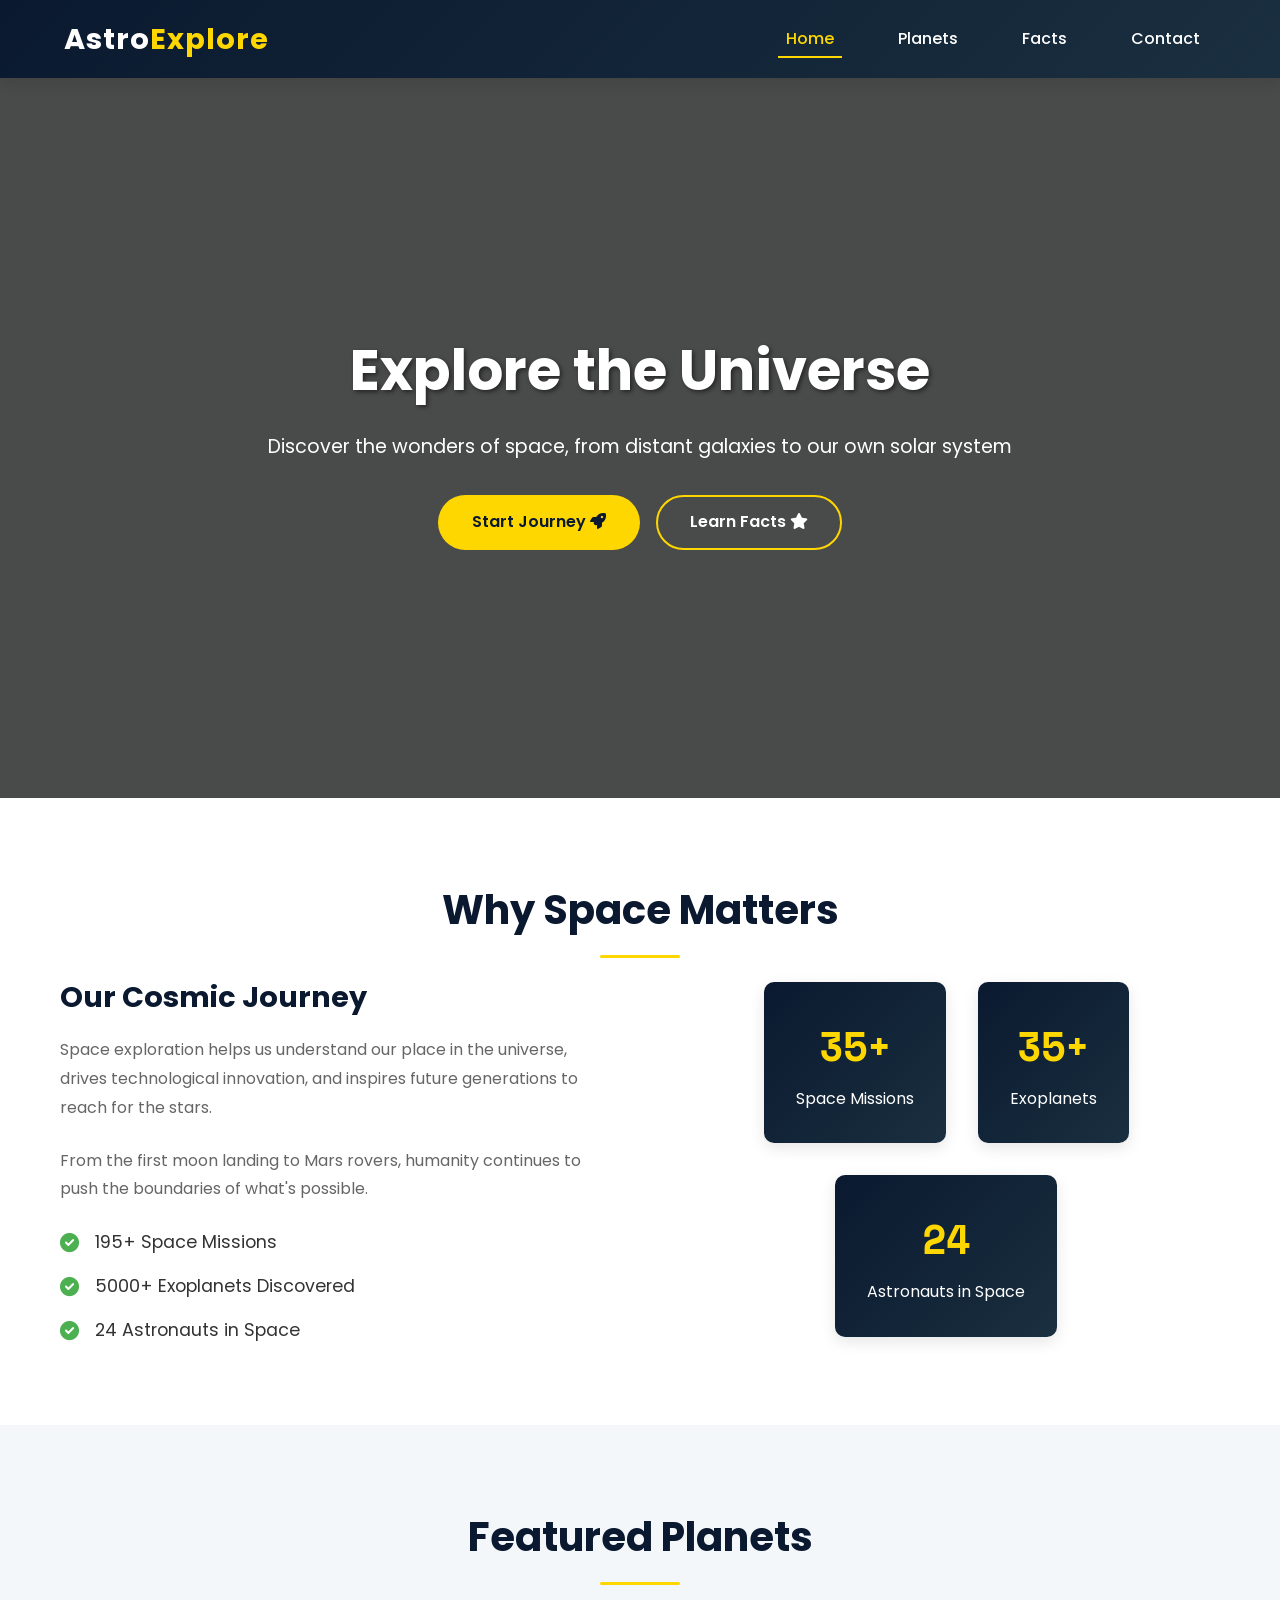
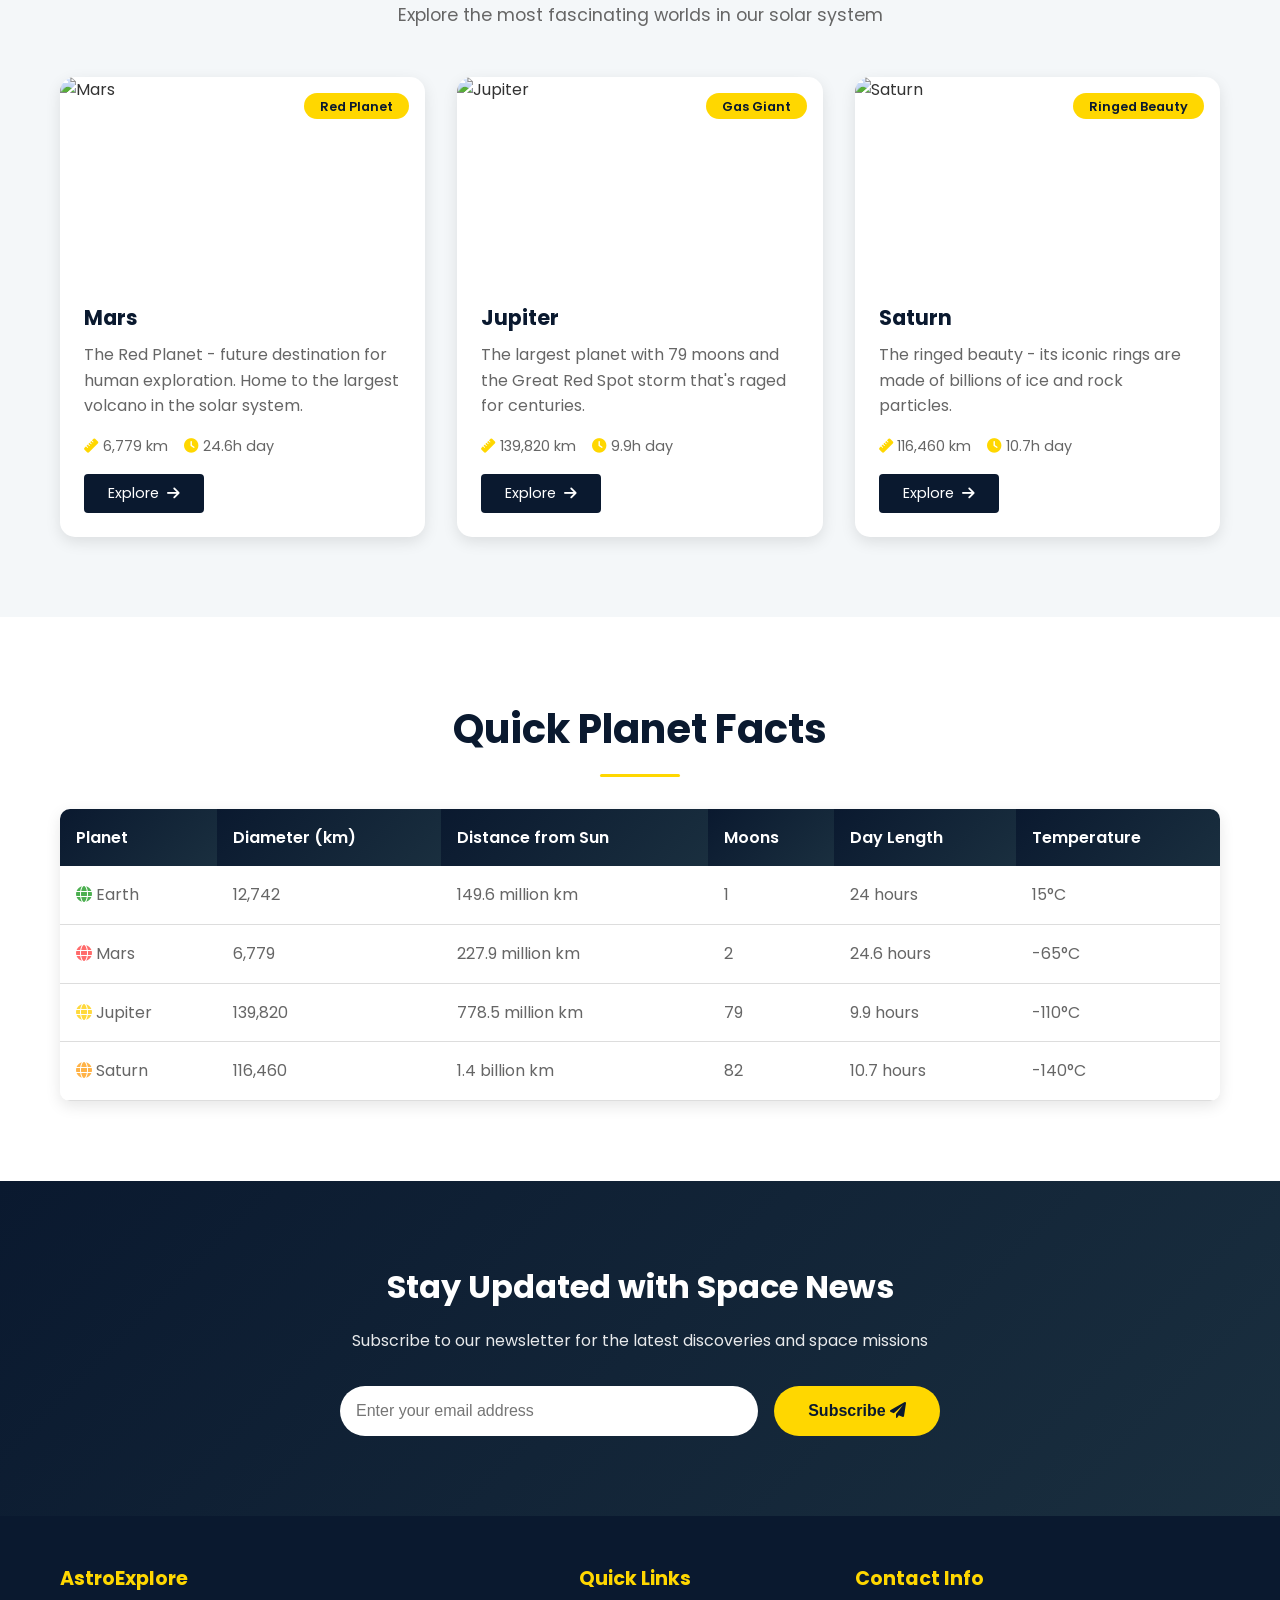
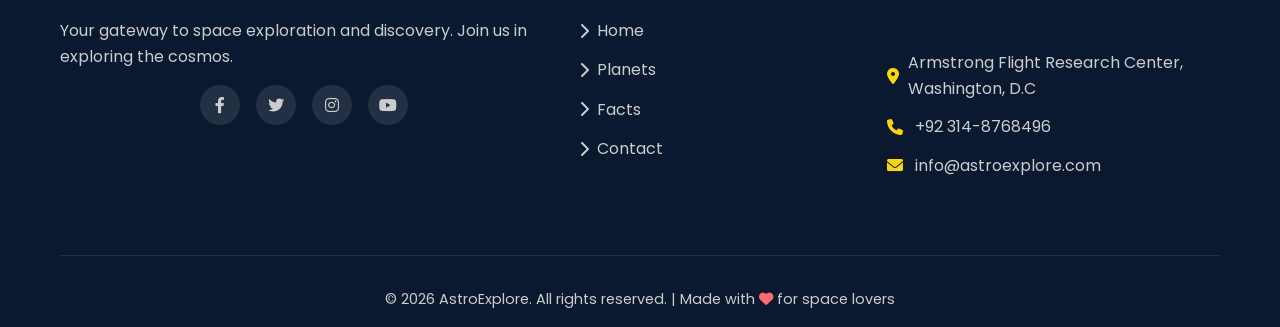
==== index.html @ 9726f6be "Add files via upload" ====
<!DOCTYPE html>
<html lang="en">
<head>
    <meta charset="UTF-8">
    <meta name="viewport" content="width=device-width, initial-scale=1.0">
    <title>AstroExplore - Home | Space Discovery</title>
    <link rel="stylesheet" href="style.css">
    <link rel="icon" href="https://cdn-icons-png.flaticon.com/512/3212/3212608.png">
    <link rel="stylesheet" href="https://cdnjs.cloudflare.com/ajax/libs/font-awesome/6.0.0/css/all.min.css">
</head>
<body>
    <!-- Header -->
    <header>
        <nav class="navbar">
            <div class="logo">
                <a href="index.html">Astro<span>Explore</span></a>
            </div>
            <div class="menu-btn"><i class="fas fa-bars"></i></div>
            <ul class="nav-menu">
                <li><a href="index.html" class="active">Home</a></li>
                <li><a href="planets.html">Planets</a></li>
                <li><a href="facts.html">Facts</a></li>
                <li><a href="contact.html">Contact</a></li>
            </ul>
        </nav>
    </header>

    <!-- Hero Section -->
    <section class="hero">
        <div class="hero-content">
            <h1 class="glitch-text">Explore the Universe</h1>
            <p>Discover the wonders of space, from distant galaxies to our own solar system</p>
            <div class="hero-buttons">
                <a href="planets.html" class="btn">Start Journey <i class="fas fa-rocket"></i></a>
                <a href="facts.html" class="btn btn-outline">Learn Facts <i class="fas fa-star"></i></a>
            </div>
        </div>
        <div class="stars"></div>
    </section>

    <!-- About Section -->
    <section class="about">
        <div class="container">
            <h2 class="section-title">Why Space Matters</h2>
            <div class="about-content">
                <div class="about-text">
                    <h3>Our Cosmic Journey</h3>
                    <p>Space exploration helps us understand our place in the universe, drives technological innovation, and inspires future generations to reach for the stars.</p>
                    <p>From the first moon landing to Mars rovers, humanity continues to push the boundaries of what's possible.</p>
                    <div class="feature-list">
                        <div class="feature-item">
                            <i class="fas fa-check-circle"></i>
                            <span>195+ Space Missions</span>
                        </div>
                        <div class="feature-item">
                            <i class="fas fa-check-circle"></i>
                            <span>5000+ Exoplanets Discovered</span>
                        </div>
                        <div class="feature-item">
                            <i class="fas fa-check-circle"></i>
                            <span>24 Astronauts in Space</span>
                        </div>
                    </div>
                </div>
                <div class="about-stats">
                    <div class="stat-box" data-count="195">
                        <h4><span class="counter">0</span>+</h4>
                        <p>Space Missions</p>
                    </div>
                    <div class="stat-box" data-count="5000">
                        <h4><span class="counter">0</span>+</h4>
                        <p>Exoplanets</p>
                    </div>
                    <div class="stat-box" data-count="24">
                        <h4><span class="counter">0</span></h4>
                        <p>Astronauts in Space</p>
                    </div>
                </div>
            </div>
        </div>
    </section>

    <!-- Featured Planets -->
    <section class="cards-section">
        <div class="container">
            <h2 class="section-title">Featured Planets</h2>
            <p class="section-subtitle">Explore the most fascinating worlds in our solar system</p>
            <div class="cards-container">
                <div class="card" data-planet="mars">
                    <div class="card-image">
                        <img src="https://images-assets.nasa.gov/image/PIA04304/PIA04304~medium.jpg" alt="Mars" loading="lazy">
                        <div class="card-overlay">
                            <span class="planet-tag">Red Planet</span>
                        </div>
                    </div>
                    <div class="card-content">
                        <h3>Mars</h3>
                        <p>The Red Planet - future destination for human exploration. Home to the largest volcano in the solar system.</p>
                        <div class="planet-stats">
                            <span><i class="fas fa-ruler"></i> 6,779 km</span>
                            <span><i class="fas fa-clock"></i> 24.6h day</span>
                        </div>
                        <a href="planets.html#mars" class="btn-small">Explore <i class="fas fa-arrow-right"></i></a>
                    </div>
                </div>
                <div class="card" data-planet="jupiter">
                    <div class="card-image">
                        <img src="https://images-assets.nasa.gov/image/PIA22946/PIA22946~medium.jpg" alt="Jupiter" loading="lazy">
                        <div class="card-overlay">
                            <span class="planet-tag">Gas Giant</span>
                        </div>
                    </div>
                    <div class="card-content">
                        <h3>Jupiter</h3>
                        <p>The largest planet with 79 moons and the Great Red Spot storm that's raged for centuries.</p>
                        <div class="planet-stats">
                            <span><i class="fas fa-ruler"></i> 139,820 km</span>
                            <span><i class="fas fa-clock"></i> 9.9h day</span>
                        </div>
                        <a href="planets.html#jupiter" class="btn-small">Explore <i class="fas fa-arrow-right"></i></a>
                    </div>
                </div>
                <div class="card" data-planet="saturn">
                    <div class="card-image">
                        <img src="https://images-assets.nasa.gov/image/PIA17172/PIA17172~medium.jpg" alt="Saturn" loading="lazy">
                        <div class="card-overlay">
                            <span class="planet-tag">Ringed Beauty</span>
                        </div>
                    </div>
                    <div class="card-content">
                        <h3>Saturn</h3>
                        <p>The ringed beauty - its iconic rings are made of billions of ice and rock particles.</p>
                        <div class="planet-stats">
                            <span><i class="fas fa-ruler"></i> 116,460 km</span>
                            <span><i class="fas fa-clock"></i> 10.7h day</span>
                        </div>
                        <a href="planets.html#saturn" class="btn-small">Explore <i class="fas fa-arrow-right"></i></a>
                    </div>
                </div>
            </div>
        </div>
    </section>

    <!-- Quick Facts Table -->
    <section class="table-section">
        <div class="container">
            <h2 class="section-title">Quick Planet Facts</h2>
            <div class="table-container">
                <table class="planet-table">
                    <thead>
                        <tr>
                            <th>Planet</th>
                            <th>Diameter (km)</th>
                            <th>Distance from Sun</th>
                            <th>Moons</th>
                            <th>Day Length</th>
                            <th>Temperature</th>
                        </tr>
                    </thead>
                    <tbody>
                        <tr>
                            <td><i class="fas fa-globe" style="color: #4CAF50;"></i> Earth</td>
                            <td>12,742</td>
                            <td>149.6 million km</td>
                            <td>1</td>
                            <td>24 hours</td>
                            <td>15°C</td>
                        </tr>
                        <tr>
                            <td><i class="fas fa-globe" style="color: #ff6b6b;"></i> Mars</td>
                            <td>6,779</td>
                            <td>227.9 million km</td>
                            <td>2</td>
                            <td>24.6 hours</td>
                            <td>-65°C</td>
                        </tr>
                        <tr>
                            <td><i class="fas fa-globe" style="color: #ffd93d;"></i> Jupiter</td>
                            <td>139,820</td>
                            <td>778.5 million km</td>
                            <td>79</td>
                            <td>9.9 hours</td>
                            <td>-110°C</td>
                        </tr>
                        <tr>
                            <td><i class="fas fa-globe" style="color: #ffb347;"></i> Saturn</td>
                            <td>116,460</td>
                            <td>1.4 billion km</td>
                            <td>82</td>
                            <td>10.7 hours</td>
                            <td>-140°C</td>
                        </tr>
                    </tbody>
                </table>
            </div>
        </div>
    </section>

    <!-- Newsletter Section -->
    <section class="newsletter-section">
        <div class="container">
            <div class="newsletter-content">
                <h2>Stay Updated with Space News</h2>
                <p>Subscribe to our newsletter for the latest discoveries and space missions</p>
                <form class="newsletter-form" id="newsletterForm">
                    <input type="email" placeholder="Enter your email address" required>
                    <button type="submit" class="btn">Subscribe <i class="fas fa-paper-plane"></i></button>
                </form>
            </div>
        </div>
    </section>

    <!-- Footer -->
    <footer>
        <div class="container">
            <div class="footer-content">
                <div class="footer-section">
                    <h3>AstroExplore</h3>
                    <p>Your gateway to space exploration and discovery. Join us in exploring the cosmos.</p>
                    <div class="social-links">
                        <a href="#"><i class="fab fa-facebook-f"></i></a>
                        <a href="#"><i class="fab fa-twitter"></i></a>
                        <a href="#"><i class="fab fa-instagram"></i></a>
                        <a href="#"><i class="fab fa-youtube"></i></a>
                    </div>
                </div>
                <div class="footer-section">
                    <h3>Quick Links</h3>
                    <ul>
                        <li><a href="index.html"><i class="fas fa-chevron-right"></i> Home</a></li>
                        <li><a href="planets.html"><i class="fas fa-chevron-right"></i> Planets</a></li>
                        <li><a href="facts.html"><i class="fas fa-chevron-right"></i> Facts</a></li>
                        <li><a href="contact.html"><i class="fas fa-chevron-right"></i> Contact</a></li>
                    </ul>
                </div>
                <div class="footer-section">
                    <h3>Contact Info</h3>
                    <ul class="contact-info">
                        <li><i class="fas fa-map-marker-alt"></i> Armstrong Flight Research Center, Washington, D.C</li>
                        <li><i class="fas fa-phone"></i> +92 314-8768496</li>
                        <li><i class="fas fa-envelope"></i> info@astroexplore.com</li>
                    </ul>
                </div>
            </div>
            <div class="footer-bottom">
                <p>&copy; <span class="current-year">2026</span> AstroExplore. All rights reserved. | Made with <i class="fas fa-heart" style="color: #ff6b6b;"></i> for space lovers</p>
            </div>
        </div>
    </footer>

    <!-- Back to Top Button -->
    <button id="backToTop" class="back-to-top" title="Back to Top">
        <i class="fas fa-arrow-up"></i>
    </button>

    <script src="main.js"></script>
</body>
</html>
---- style.css ----
/* ========================================
   SPACE EXPLORATION WEBSITE - ENHANCED VERSION
   ======================================== */

/* Import Google Font */
@import url('https://fonts.googleapis.com/css2?family=Poppins:wght@300;400;500;600;700&family=Space+Mono:wght@400;700&display=swap');

/* Reset and Base Styles */
* {
    margin: 0;
    padding: 0;
    box-sizing: border-box;
}

:root {
    --primary-color: #0a192f;
    --secondary-color: #1a2f3f;
    --accent-color: #ffd700;
    --accent-hover: #ffed4a;
    --text-light: #ffffff;
    --text-dark: #333333;
    --text-muted: #666666;
    --bg-light: #f4f7f9;
    --bg-dark: #0a192f;
    --success: #4CAF50;
    --error: #ff4444;
    --warning: #ffbb33;
    --transition: all 0.3s ease;
    --shadow: 0 5px 15px rgba(0,0,0,0.1);
    --shadow-hover: 0 10px 25px rgba(0,0,0,0.2);
}

body {
    font-family: 'Poppins', sans-serif;
    line-height: 1.6;
    color: var(--text-dark);
    background-color: var(--bg-light);
    overflow-x: hidden;
}

/* Container */
.container {
    max-width: 1200px;
    margin: 0 auto;
    padding: 0 20px;
}

/* ===== HEADER & NAVIGATION ===== */
header {
    background: linear-gradient(135deg, var(--primary-color), var(--secondary-color));
    box-shadow: var(--shadow);
    position: sticky;
    top: 0;
    z-index: 1000;
}

.navbar {
    display: flex;
    justify-content: space-between;
    align-items: center;
    padding: 1rem 5%;
    max-width: 1400px;
    margin: 0 auto;
}

.logo a {
    font-size: 1.8rem;
    font-weight: 700;
    color: var(--text-light);
    text-decoration: none;
    letter-spacing: 1px;
    transition: var(--transition);
}

.logo span {
    color: var(--accent-color);
}

.logo a:hover {
    transform: scale(1.05);
}

.nav-menu {
    display: flex;
    list-style: none;
    gap: 2rem;
}

.nav-menu a {
    color: var(--text-light);
    text-decoration: none;
    font-weight: 500;
    padding: 0.5rem 1rem;
    border-radius: 4px;
    transition: var(--transition);
    position: relative;
}

.nav-menu a::after {
    content: '';
    position: absolute;
    bottom: 0;
    left: 50%;
    transform: translateX(-50%);
    width: 0;
    height: 2px;
    background: var(--accent-color);
    transition: var(--transition);
}

.nav-menu a:hover::after,
.nav-menu a.active::after {
    width: 80%;
}

.nav-menu a:hover,
.nav-menu a.active {
    color: var(--accent-color);
}

/* Mobile menu button */
.menu-btn {
    display: none;
    font-size: 1.5rem;
    color: var(--text-light);
    cursor: pointer;
    z-index: 1001;
}

/* ===== HERO SECTION ===== */
.hero {
    background: linear-gradient(rgba(0, 0, 0, 0.7), rgba(0, 0, 0, 0.7)),
                url('https://images.unsplash.com/photo-1462331940025-496dfbfc7564?w=1600');
    background-size: cover;
    background-position: center;
    background-attachment: fixed;
    min-height: 80vh;
    display: flex;
    align-items: center;
    justify-content: center;
    text-align: center;
    color: var(--text-light);
    position: relative;
    overflow: hidden;
}

.stars {
    position: absolute;
    top: 0;
    left: 0;
    width: 100%;
    height: 100%;
    background: transparent;
    animation: stars 50s linear infinite;
}

.stars::after {
    content: '';
    position: absolute;
    top: 0;
    left: 0;
    width: 100%;
    height: 100%;
    background: transparent;
    box-shadow: 0 0 1000px rgba(255,255,255,0.1);
}

@keyframes stars {
    from { transform: translateY(0); }
    to { transform: translateY(-1000px); }
}

.hero-content {
    max-width: 800px;
    padding: 0 20px;
    z-index: 1;
}

.glitch-text {
    font-size: 3.5rem;
    margin-bottom: 1rem;
    animation: fadeInUp 1s ease;
    text-shadow: 2px 2px 4px rgba(0,0,0,0.5);
}

.hero-content p {
    font-size: 1.2rem;
    margin-bottom: 2rem;
    opacity: 0.9;
    animation: fadeInUp 1s ease 0.2s both;
}

.hero-buttons {
    display: flex;
    gap: 1rem;
    justify-content: center;
    flex-wrap: wrap;
    animation: fadeInUp 1s ease 0.4s both;
}

/* ===== BUTTONS ===== */
.btn {
    display: inline-block;
    padding: 0.8rem 2rem;
    background-color: var(--accent-color);
    color: var(--primary-color);
    text-decoration: none;
    border-radius: 50px;
    font-weight: 600;
    transition: var(--transition);
    border: none;
    cursor: pointer;
    font-size: 1rem;
    border: 2px solid transparent;
}

.btn:hover {
    background-color: var(--text-light);
    transform: translateY(-3px);
    box-shadow: var(--shadow-hover);
}

.btn-outline {
    background-color: transparent;
    border: 2px solid var(--accent-color);
    color: var(--text-light);
}

.btn-outline:hover {
    background-color: var(--accent-color);
    color: var(--primary-color);
}

.btn-block {
    width: 100%;
}

.btn-small {
    padding: 0.5rem 1.5rem;
    font-size: 0.9rem;
    background-color: var(--primary-color);
    color: var(--text-light);
    text-decoration: none;
    border-radius: 4px;
    display: inline-flex;
    align-items: center;
    gap: 0.5rem;
    transition: var(--transition);
    border: none;
    cursor: pointer;
}

.btn-small:hover {
    background-color: var(--secondary-color);
    transform: translateX(5px);
}

/* ===== SECTIONS ===== */
section {
    padding: 5rem 0;
}

.section-title {
    text-align: center;
    font-size: 2.5rem;
    color: var(--primary-color);
    margin-bottom: 1rem;
    position: relative;
    padding-bottom: 1rem;
}

.section-title::after {
    content: '';
    position: absolute;
    bottom: 0;
    left: 50%;
    transform: translateX(-50%);
    width: 80px;
    height: 3px;
    background: var(--accent-color);
    border-radius: 2px;
}

.section-subtitle {
    text-align: center;
    color: var(--text-muted);
    margin-bottom: 3rem;
    font-size: 1.1rem;
}

/* ===== ABOUT SECTION ===== */
.about {
    background-color: var(--text-light);
}

.about-content {
    display: flex;
    gap: 4rem;
    align-items: center;
    flex-wrap: wrap;
}

.about-text {
    flex: 1;
    min-width: 300px;
}

.about-text h3 {
    font-size: 1.8rem;
    color: var(--primary-color);
    margin-bottom: 1rem;
}

.about-text p {
    color: var(--text-muted);
    margin-bottom: 1.5rem;
    line-height: 1.8;
}

.feature-list {
    display: flex;
    flex-direction: column;
    gap: 1rem;
}

.feature-item {
    display: flex;
    align-items: center;
    gap: 1rem;
    font-size: 1.1rem;
}

.feature-item i {
    color: var(--success);
    font-size: 1.2rem;
}

.about-stats {
    flex: 1;
    min-width: 300px;
    display: flex;
    gap: 2rem;
    justify-content: center;
    flex-wrap: wrap;
}

.stat-box {
    background: linear-gradient(135deg, var(--primary-color), var(--secondary-color));
    color: var(--text-light);
    padding: 2rem;
    border-radius: 10px;
    text-align: center;
    min-width: 150px;
    box-shadow: var(--shadow);
    transition: var(--transition);
}

.stat-box:hover {
    transform: translateY(-10px);
    box-shadow: var(--shadow-hover);
}

.stat-box h4 {
    font-size: 2.5rem;
    color: var(--accent-color);
    margin-bottom: 0.5rem;
    font-family: 'Space Mono', monospace;
}

/* ===== CARDS SECTION ===== */
.cards-section {
    background-color: var(--bg-light);
}

.cards-container {
    display: grid;
    grid-template-columns: repeat(auto-fit, minmax(320px, 1fr));
    gap: 2rem;
    margin-top: 2rem;
}

.card {
    background: var(--text-light);
    border-radius: 15px;
    overflow: hidden;
    box-shadow: var(--shadow);
    transition: var(--transition);
    position: relative;
}

.card:hover {
    transform: translateY(-15px);
    box-shadow: var(--shadow-hover);
}

.card-image {
    height: 200px;
    overflow: hidden;
    position: relative;
}

.card-image img {
    width: 100%;
    height: 100%;
    object-fit: cover;
    transition: transform 0.5s;
}

.card:hover .card-image img {
    transform: scale(1.1);
}

.card-overlay {
    position: absolute;
    top: 1rem;
    right: 1rem;
}

.planet-tag {
    background: var(--accent-color);
    color: var(--primary-color);
    padding: 0.3rem 1rem;
    border-radius: 20px;
    font-size: 0.8rem;
    font-weight: 600;
}

.planet-badge {
    position: absolute;
    top: 1rem;
    left: 1rem;
    background: rgba(255, 215, 0, 0.9);
    color: var(--primary-color);
    padding: 0.3rem 1rem;
    border-radius: 20px;
    font-size: 0.8rem;
    font-weight: 600;
}

.card-content {
    padding: 1.5rem;
}

.card-content h3 {
    color: var(--primary-color);
    margin-bottom: 0.5rem;
    font-size: 1.3rem;
}

.card-content p {
    color: var(--text-muted);
    margin-bottom: 1rem;
    line-height: 1.6;
}

.planet-stats, .planet-details {
    display: flex;
    gap: 1rem;
    margin: 1rem 0;
    flex-wrap: wrap;
}

.planet-stats span, .detail-item {
    display: flex;
    align-items: center;
    gap: 0.3rem;
    font-size: 0.9rem;
    color: var(--text-muted);
}

.planet-stats i, .detail-item i {
    color: var(--accent-color);
}

/* Filter Buttons */
.filter-section {
    padding: 2rem 0 0;
}

.filter-buttons {
    display: flex;
    justify-content: center;
    gap: 1rem;
    flex-wrap: wrap;
}

.filter-btn {
    padding: 0.8rem 1.5rem;
    border: 2px solid var(--primary-color);
    background: transparent;
    color: var(--primary-color);
    border-radius: 30px;
    cursor: pointer;
    font-weight: 600;
    transition: var(--transition);
}

.filter-btn:hover,
.filter-btn.active {
    background: var(--primary-color);
    color: var(--text-light);
}

/* ===== TABLE SECTION ===== */
.table-section {
    background-color: var(--text-light);
}

.table-container {
    overflow-x: auto;
    margin-top: 2rem;
    border-radius: 10px;
    box-shadow: var(--shadow);
}

.planet-table {
    width: 100%;
    border-collapse: collapse;
    background: var(--text-light);
}

.planet-table th {
    background: linear-gradient(135deg, var(--primary-color), var(--secondary-color));
    color: var(--text-light);
    padding: 1rem;
    text-align: left;
    font-weight: 600;
}

.planet-table td {
    padding: 1rem;
    border-bottom: 1px solid #ddd;
    color: var(--text-muted);
}

.planet-table tr:hover {
    background-color: #f5f5f5;
}

/* ===== FACTS SECTION ===== */
.facts-grid {
    display: grid;
    grid-template-columns: repeat(auto-fit, minmax(300px, 1fr));
    gap: 2rem;
    margin-top: 2rem;
}

.fact-card {
    background: var(--text-light);
    padding: 2rem;
    border-radius: 15px;
    box-shadow: var(--shadow);
    transition: var(--transition);
    position: relative;
    overflow: hidden;
}

.fact-card::before {
    content: '';
    position: absolute;
    top: 0;
    left: 0;
    width: 100%;
    height: 5px;
    background: linear-gradient(90deg, var(--accent-color), var(--primary-color));
    transform: scaleX(0);
    transition: var(--transition);
    transform-origin: left;
}

.fact-card:hover::before {
    transform: scaleX(1);
}

.fact-card:hover {
    transform: translateY(-10px);
    box-shadow: var(--shadow-hover);
}

.fact-icon {
    font-size: 2.5rem;
    color: var(--accent-color);
    margin-bottom: 1rem;
}

.fact-card h3 {
    color: var(--primary-color);
    font-size: 1.5rem;
    margin-bottom: 1rem;
}

.fact-card p {
    color: var(--text-muted);
    line-height: 1.8;
    margin-bottom: 1rem;
}

.fact-tag {
    display: inline-block;
    background: rgba(255, 215, 0, 0.1);
    color: var(--accent-color);
    padding: 0.3rem 1rem;
    border-radius: 20px;
    font-size: 0.8rem;
    font-weight: 600;
}

/* Facts Counter */
.facts-counter {
    background: linear-gradient(135deg, var(--primary-color), var(--secondary-color));
    padding: 3rem 0;
}

.counter-box {
    display: flex;
    justify-content: space-around;
    align-items: center;
    flex-wrap: wrap;
    gap: 2rem;
}

.counter-item {
    text-align: center;
    color: var(--text-light);
}

.counter-number {
    font-size: 3rem;
    font-weight: 700;
    font-family: 'Space Mono', monospace;
    color: var(--accent-color);
    display: block;
    line-height: 1;
}

.counter-label {
    font-size: 1rem;
    opacity: 0.9;
}

/* Did You Know Section */
.did-you-know {
    background: linear-gradient(rgba(10, 25, 47, 0.9), rgba(26, 47, 63, 0.9)),
                url('https://images.unsplash.com/photo-1444703686981-a3abbc4d4fe3?w=1600');
    background-size: cover;
    background-attachment: fixed;
    color: var(--text-light);
}

.did-you-know-content {
    text-align: center;
    max-width: 600px;
    margin: 0 auto;
}

.did-you-know-content h2 {
    font-size: 2rem;
    margin-bottom: 2rem;
}

.did-you-know-content h2 i {
    color: var(--accent-color);
    margin-right: 0.5rem;
}

.fact-rotator {
    min-height: 100px;
    position: relative;
}

.fact-slide {
    position: absolute;
    top: 0;
    left: 0;
    width: 100%;
    opacity: 0;
    transform: translateY(20px);
    transition: all 0.5s ease;
    pointer-events: none;
}

.fact-slide.active {
    opacity: 1;
    transform: translateY(0);
    position: relative;
    pointer-events: auto;
}

/* ===== CONTACT PAGE ===== */
.contact-section {
    background: linear-gradient(135deg, #f5f7fa 0%, #c3cfe2 100%);
}

.contact-grid {
    display: grid;
    grid-template-columns: 1fr 1fr;
    gap: 3rem;
}

.contact-form-container {
    background: var(--text-light);
    padding: 2.5rem;
    border-radius: 15px;
    box-shadow: var(--shadow);
}

.contact-form-container h2 {
    color: var(--primary-color);
    margin-bottom: 2rem;
    display: flex;
    align-items: center;
    gap: 0.5rem;
}

.form-group {
    margin-bottom: 1.5rem;
    position: relative;
}

.form-group label {
    display: block;
    margin-bottom: 0.5rem;
    color: var(--text-dark);
    font-weight: 500;
}

.form-group input,
.form-group select,
.form-group textarea {
    width: 100%;
    padding: 0.8rem 1rem 0.8rem 2.5rem;
    border: 2px solid #e0e0e0;
    border-radius: 8px;
    font-size: 1rem;
    font-family: inherit;
    transition: var(--transition);
}

.form-group textarea {
    height: 120px;
    resize: vertical;
    padding-left: 1rem;
}

.form-group input:focus,
.form-group select:focus,
.form-group textarea:focus {
    outline: none;
    border-color: var(--accent-color);
    box-shadow: 0 0 0 3px rgba(255, 215, 0, 0.1);
}

.input-icon {
    position: absolute;
    left: 1rem;
    top: 2.7rem;
    color: var(--text-muted);
    font-size: 1rem;
}

.checkbox-group {
    display: flex;
    align-items: center;
    gap: 0.5rem;
    margin: 1rem 0;
}

.checkbox-group input {
    width: auto;
}

.checkbox-group label {
    color: var(--text-dark);
    font-size: 0.9rem;
}

/* Contact Info Cards */
.contact-info {
    padding: 2rem;
}

.contact-info h2 {
    color: var(--primary-color);
    margin-bottom: 2rem;
}

.info-cards {
    display: grid;
    gap: 1.5rem;
}

.info-card {
    display: flex;
    gap: 1.5rem;
    padding: 1.5rem;
    background: var(--text-light);
    border-radius: 10px;
    box-shadow: var(--shadow);
    transition: var(--transition);
}

.info-card:hover {
    transform: translateX(10px);
    box-shadow: var(--shadow-hover);
}

.info-icon {
    width: 50px;
    height: 50px;
    background: var(--accent-color);
    border-radius: 50%;
    display: flex;
    align-items: center;
    justify-content: center;
    font-size: 1.2rem;
    color: var(--primary-color);
}

.info-content h3 {
    color: var(--primary-color);
    margin-bottom: 0.5rem;
}

.info-content p {
    color: var(--text-muted);
    margin-bottom: 0.3rem;
}

.info-content a {
    color: var(--text-muted);
    text-decoration: none;
    transition: var(--transition);
}

.info-content a:hover {
    color: var(--accent-color);
}

/* Contact Social */
.contact-social {
    margin-top: 2rem;
    text-align: center;
}

.contact-social h3 {
    color: var(--primary-color);
    margin-bottom: 1rem;
}

.social-links {
    display: flex;
    gap: 1rem;
    justify-content: center;
    flex-wrap: wrap;
}

.social-link {
    width: 45px;
    height: 45px;
    background: var(--text-light);
    border-radius: 50%;
    display: flex;
    align-items: center;
    justify-content: center;
    color: var(--primary-color);
    font-size: 1.2rem;
    transition: var(--transition);
    box-shadow: var(--shadow);
}

.social-link:hover {
    transform: translateY(-5px);
    background: var(--accent-color);
}

/* Map Section */
.map-section {
    padding: 3rem 0;
}

.map-container {
    border-radius: 15px;
    overflow: hidden;
    box-shadow: var(--shadow);
}

/* ===== NEWSLETTER SECTION ===== */
.newsletter-section {
    background: linear-gradient(135deg, var(--primary-color), var(--secondary-color));
    color: var(--text-light);
}

.newsletter-content {
    text-align: center;
    max-width: 600px;
    margin: 0 auto;
}

.newsletter-content h2 {
    font-size: 2rem;
    margin-bottom: 1rem;
}

.newsletter-content p {
    margin-bottom: 2rem;
    opacity: 0.9;
}

.newsletter-form {
    display: flex;
    gap: 1rem;
    flex-wrap: wrap;
    justify-content: center;
}

.newsletter-form input {
    flex: 1;
    min-width: 250px;
    padding: 1rem;
    border: none;
    border-radius: 50px;
    font-size: 1rem;
}

.newsletter-form input:focus {
    outline: 2px solid var(--accent-color);
}

/* ===== PAGE HEADER ===== */
.page-header {
    background: linear-gradient(135deg, var(--primary-color), var(--secondary-color));
    color: var(--text-light);
    text-align: center;
    padding: 4rem 1rem;
    position: relative;
    overflow: hidden;
}

.page-header::before {
    content: '';
    position: absolute;
    top: 0;
    left: 0;
    right: 0;
    bottom: 0;
    background: url('https://images.unsplash.com/photo-1462331940025-496dfbfc7564?w=1600') center/cover;
    opacity: 0.1;
    pointer-events: none;
}

.page-header h1 {
    font-size: 2.5rem;
    margin-bottom: 1rem;
    position: relative;
}

.page-header p {
    font-size: 1.1rem;
    opacity: 0.9;
    max-width: 600px;
    margin: 0 auto;
    position: relative;
}

/* ===== FOOTER ===== */
footer {
    background-color: var(--primary-color);
    color: var(--text-light);
    padding: 3rem 0 1rem;
}

.footer-content {
    display: grid;
    grid-template-columns: 2fr 1fr 1.5fr;
    gap: 2rem;
    margin-bottom: 2rem;
}

.footer-section h3 {
    color: var(--accent-color);
    margin-bottom: 1.5rem;
    font-size: 1.2rem;
}

.footer-section p {
    color: #ccc;
    line-height: 1.6;
    margin-bottom: 1rem;
}

.footer-section ul {
    list-style: none;
}

.footer-section ul li {
    margin-bottom: 0.8rem;
}

.footer-section a {
    color: #ccc;
    text-decoration: none;
    transition: var(--transition);
    display: inline-flex;
    align-items: center;
    gap: 0.5rem;
}

.footer-section a:hover {
    color: var(--accent-color);
    transform: translateX(5px);
}

.contact-info li {
    display: flex;
    align-items: center;
    gap: 0.5rem;
    color: #ccc;
}

.contact-info i {
    color: var(--accent-color);
    width: 20px;
}

.social-links {
    display: flex;
    gap: 1rem;
    margin-top: 1rem;
}

.social-links a {
    display: inline-flex;
    align-items: center;
    justify-content: center;
    width: 40px;
    height: 40px;
    background: rgba(255, 255, 255, 0.1);
    border-radius: 50%;
    transition: var(--transition);
}

.social-links a:hover {
    background: var(--accent-color);
    transform: translateY(-3px);
}

.social-links a:hover i {
    color: var(--primary-color);
}

.footer-bottom {
    text-align: center;
    padding-top: 2rem;
    border-top: 1px solid rgba(255, 255, 255, 0.1);
    color: #ccc;
    font-size: 0.9rem;
}

.footer-bottom i {
    color: #ff6b6b;
    animation: heartbeat 1.5s ease infinite;
}

@keyframes heartbeat {
    0%, 100% { transform: scale(1); }
    50% { transform: scale(1.1); }
}

/* ===== BACK TO TOP BUTTON ===== */
.back-to-top {
    position: fixed;
    bottom: 30px;
    right: 30px;
    width: 50px;
    height: 50px;
    background: var(--accent-color);
    color: var(--primary-color);
    border: none;
    border-radius: 50%;
    cursor: pointer;
    display: none;
    align-items: center;
    justify-content: center;
    font-size: 1.2rem;
    box-shadow: var(--shadow);
    transition: var(--transition);
    z-index: 99;
}

.back-to-top:hover {
    transform: translateY(-5px);
    box-shadow: var(--shadow-hover);
    background: var(--text-light);
}

.back-to-top.show {
    display: flex;
}

/* ===== ANIMATIONS ===== */
@keyframes fadeInUp {
    from {
        opacity: 0;
        transform: translateY(30px);
    }
    to {
        opacity: 1;
        transform: translateY(0);
    }
}

@keyframes float {
    0%, 100% { transform: translateY(0); }
    50% { transform: translateY(-10px); }
}

/* ===== LOADING SPINNER ===== */
.loading-spinner {
    display: inline-block;
    width: 30px;
    height: 30px;
    border: 3px solid rgba(255,215,0,0.3);
    border-radius: 50%;
    border-top-color: var(--accent-color);
    animation: spin 1s ease-in-out infinite;
}

@keyframes spin {
    to { transform: rotate(360deg); }
}

/* ===== SUCCESS MESSAGE ===== */
.success-message {
    background: linear-gradient(135deg, var(--success), #45a049);
    color: var(--text-light);
    padding: 1rem;
    border-radius: 8px;
    margin-top: 1rem;
    text-align: center;
    animation: slideIn 0.5s ease;
}

@keyframes slideIn {
    from {
        opacity: 0;
        transform: translateY(-20px);
    }
    to {
        opacity: 1;
        transform: translateY(0);
    }
}

/* ===== RESPONSIVE DESIGN ===== */
@media (max-width: 1024px) {
    .footer-content {
        grid-template-columns: repeat(2, 1fr);
    }
}

@media (max-width: 768px) {
    .menu-btn {
        display: block;
    }
    
    .nav-menu {
        display: none;
        position: absolute;
        top: 100%;
        left: 0;
        right: 0;
        background: var(--primary-color);
        flex-direction: column;
        padding: 1rem;
        gap: 0.5rem;
        border-top: 1px solid rgba(255,215,0,0.3);
        box-shadow: var(--shadow);
    }
    
    .nav-menu.active {
        display: flex;
        animation: slideDown 0.3s ease;
    }
    
    @keyframes slideDown {
        from {
            opacity: 0;
            transform: translateY(-10px);
        }
        to {
            opacity: 1;
            transform: translateY(0);
        }
    }
    
    .hero-content h1 {
        font-size: 2.2rem;
    }
    
    .hero-content p {
        font-size: 1rem;
    }
    
    .section-title {
        font-size: 2rem;
    }
    
    .about-content {
        flex-direction: column;
        text-align: center;
    }
    
    .feature-item {
        justify-content: center;
    }
    
    .stat-box {
        min-width: 120px;
        padding: 1.5rem;
    }
    
    .stat-box h4 {
        font-size: 1.8rem;
    }
    
    .page-header h1 {
        font-size: 2rem;
    }
    
    .contact-grid {
        grid-template-columns: 1fr;
    }
    
    .footer-content {
        grid-template-columns: 1fr;
        text-align: center;
    }
    
    .footer-section a {
        justify-content: center;
    }
    
    .contact-info li {
        justify-content: center;
    }
    
    .social-links {
        justify-content: center;
    }
    
    .back-to-top {
        bottom: 20px;
        right: 20px;
        width: 40px;
        height: 40px;
        font-size: 1rem;
    }
}

@media (max-width: 480px) {
    .hero-content h1 {
        font-size: 1.8rem;
    }
    
    .hero {
        min-height: 70vh;
    }
    
    .section-title {
        font-size: 1.8rem;
    }
    
    .hero-buttons {
        flex-direction: column;
    }
    
    .btn {
        width: 100%;
    }
    
    .stat-box {
        min-width: 100%;
    }
    
    .card {
        max-width: 350px;
        margin: 0 auto;
    }
    
    .counter-number {
        font-size: 2rem;
    }
    
    .filter-buttons {
        flex-direction: column;
        align-items: center;
    }
    
    .filter-btn {
        width: 100%;
        max-width: 250px;
    }
    
    .newsletter-form {
        flex-direction: column;
    }
    
    .newsletter-form input,
    .newsletter-form button {
        width: 100%;
    }
}
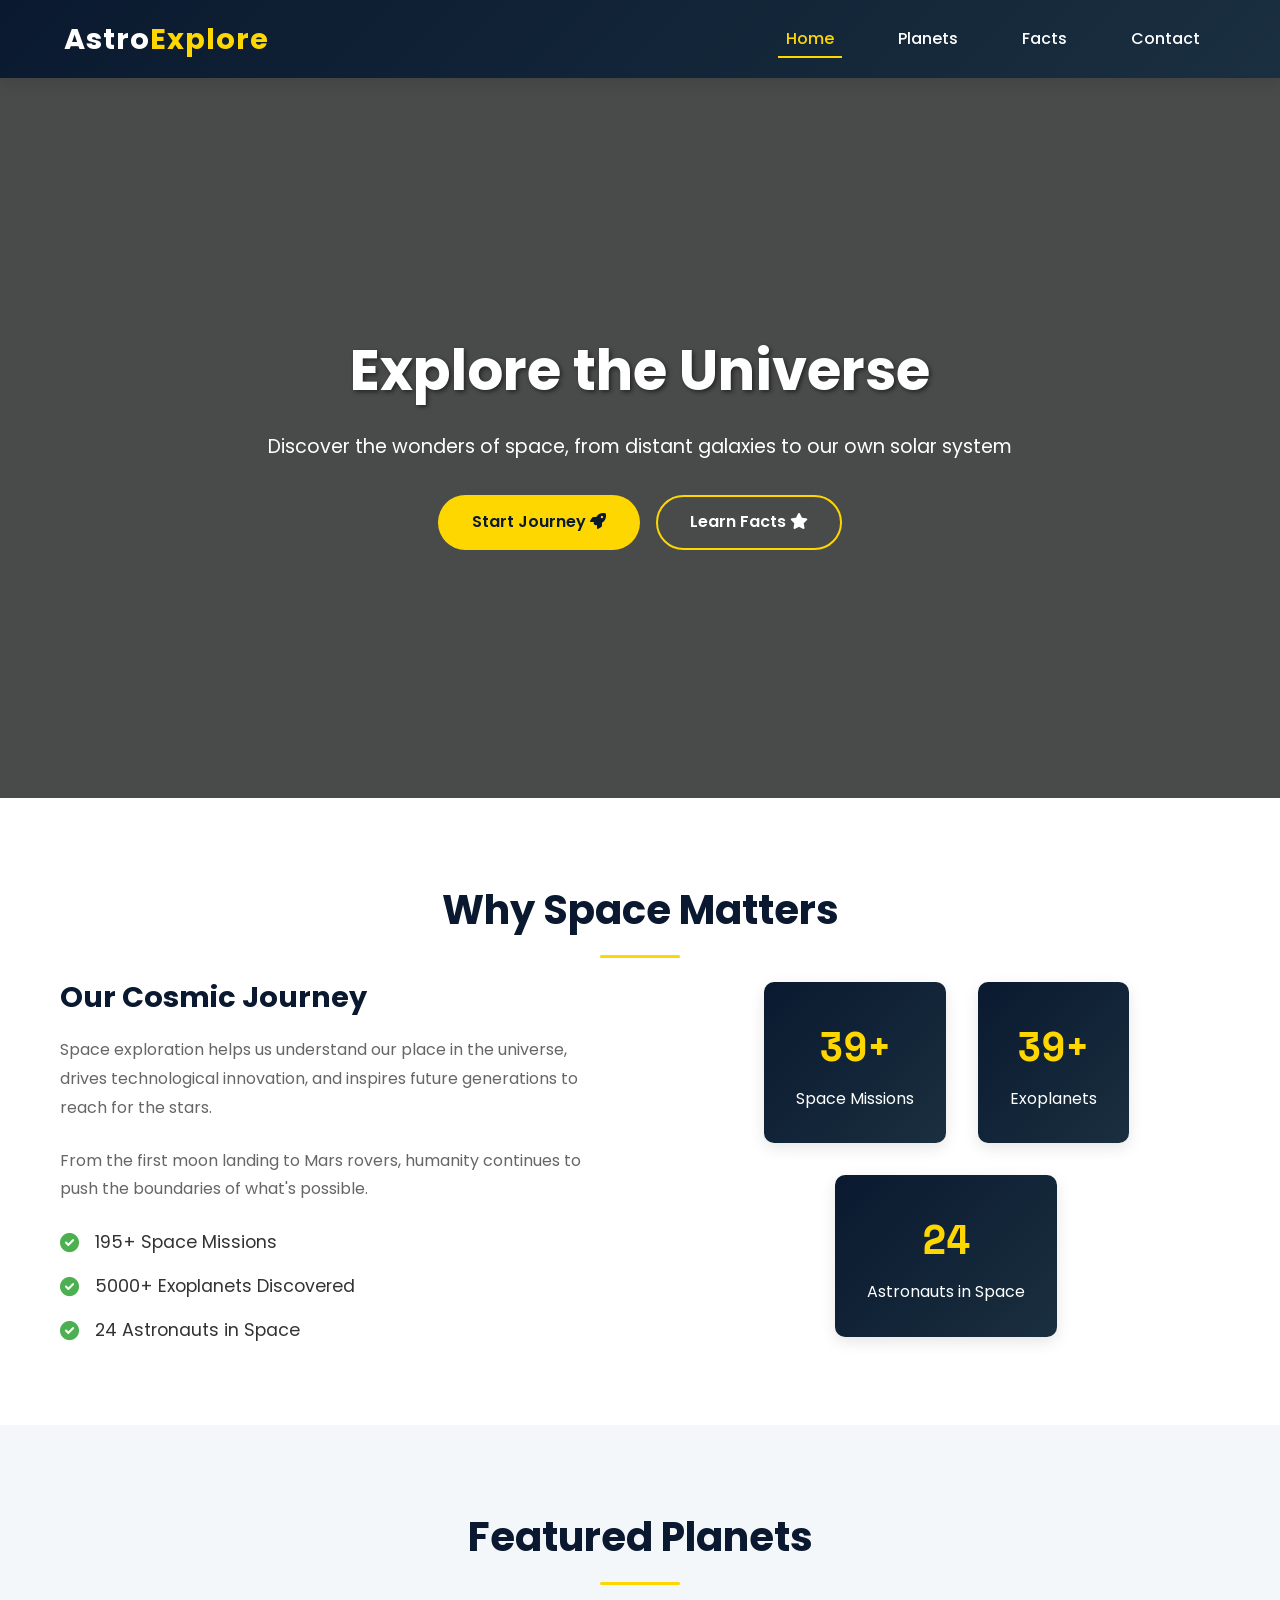
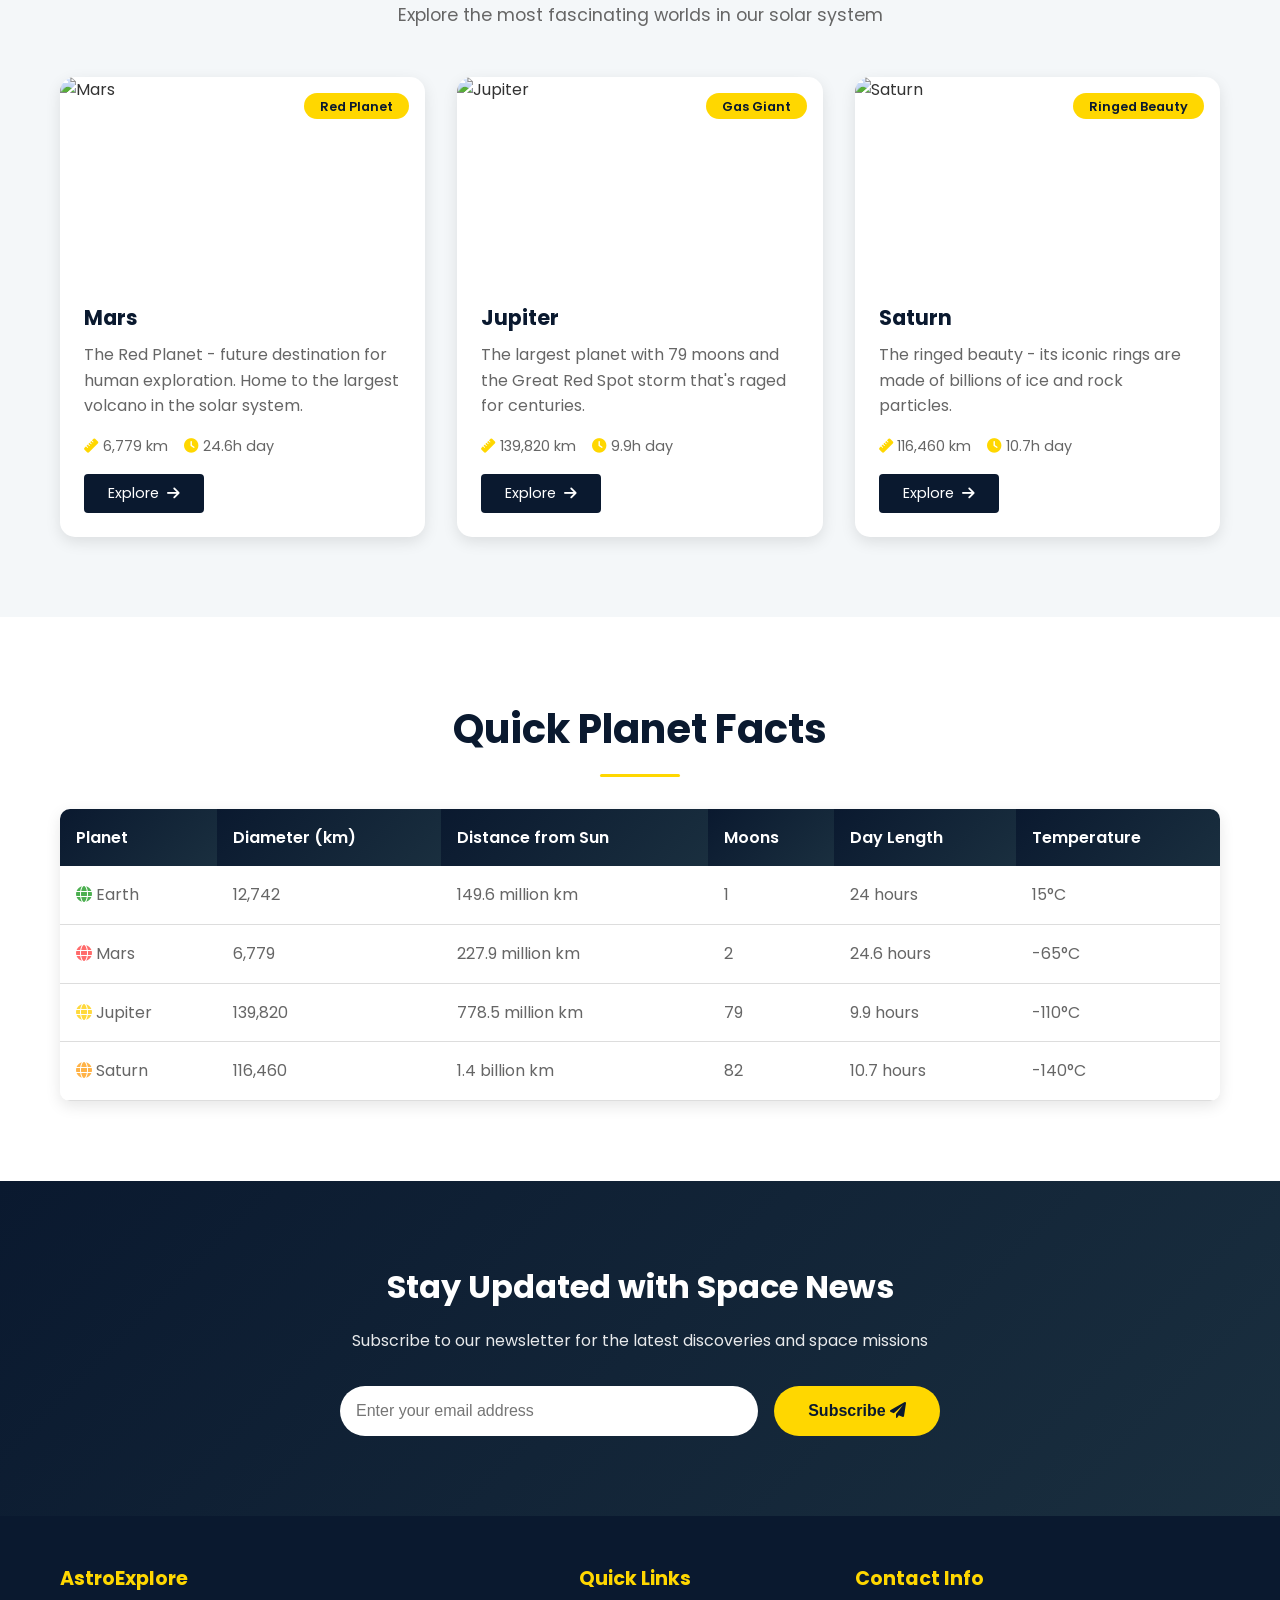
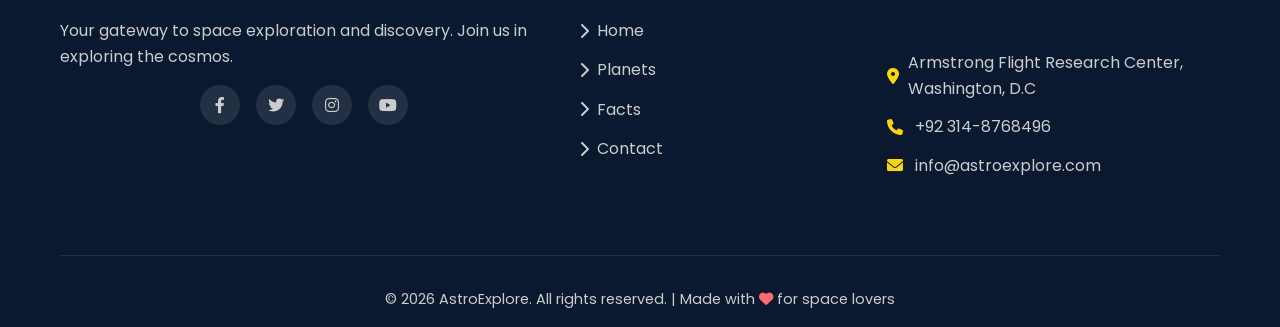
==== commit 315352a4: "Astramour" ====
--- a/index.html
+++ b/index.html
@@ -4,7 +4,7 @@
     <meta charset="UTF-8">
     <meta name="viewport" content="width=device-width, initial-scale=1.0">
     <title>AstroExplore - Home | Space Discovery</title>
-    <link rel="stylesheet" href="style.css">
+    <link rel="stylesheet" href="css/style.css">
     <link rel="icon" href="https://cdn-icons-png.flaticon.com/512/3212/3212608.png">
     <link rel="stylesheet" href="https://cdnjs.cloudflare.com/ajax/libs/font-awesome/6.0.0/css/all.min.css">
 </head>
@@ -18,9 +18,9 @@
             <div class="menu-btn"><i class="fas fa-bars"></i></div>
             <ul class="nav-menu">
                 <li><a href="index.html" class="active">Home</a></li>
-                <li><a href="planets.html">Planets</a></li>
-                <li><a href="facts.html">Facts</a></li>
-                <li><a href="contact.html">Contact</a></li>
+                <li><a href="pages/planets.html">Planets</a></li>
+                <li><a href="pages/facts.html">Facts</a></li>
+                <li><a href="pages/contact.html">Contact</a></li>
             </ul>
         </nav>
     </header>
@@ -31,8 +31,8 @@
             <h1 class="glitch-text">Explore the Universe</h1>
             <p>Discover the wonders of space, from distant galaxies to our own solar system</p>
             <div class="hero-buttons">
-                <a href="planets.html" class="btn">Start Journey <i class="fas fa-rocket"></i></a>
-                <a href="facts.html" class="btn btn-outline">Learn Facts <i class="fas fa-star"></i></a>
+                <a href="pages/planets.html" class="btn">Start Journey <i class="fas fa-rocket"></i></a>
+                <a href="pages/facts.html" class="btn btn-outline">Learn Facts <i class="fas fa-star"></i></a>
             </div>
         </div>
         <div class="stars"></div>
@@ -100,7 +100,7 @@
                             <span><i class="fas fa-ruler"></i> 6,779 km</span>
                             <span><i class="fas fa-clock"></i> 24.6h day</span>
                         </div>
-                        <a href="planets.html#mars" class="btn-small">Explore <i class="fas fa-arrow-right"></i></a>
+                        <a href="pages/planets.html#mars" class="btn-small">Explore <i class="fas fa-arrow-right"></i></a>
                     </div>
                 </div>
                 <div class="card" data-planet="jupiter">
@@ -117,7 +117,7 @@
                             <span><i class="fas fa-ruler"></i> 139,820 km</span>
                             <span><i class="fas fa-clock"></i> 9.9h day</span>
                         </div>
-                        <a href="planets.html#jupiter" class="btn-small">Explore <i class="fas fa-arrow-right"></i></a>
+                        <a href="pages/planets.html#jupiter" class="btn-small">Explore <i class="fas fa-arrow-right"></i></a>
                     </div>
                 </div>
                 <div class="card" data-planet="saturn">
@@ -134,7 +134,7 @@
                             <span><i class="fas fa-ruler"></i> 116,460 km</span>
                             <span><i class="fas fa-clock"></i> 10.7h day</span>
                         </div>
-                        <a href="planets.html#saturn" class="btn-small">Explore <i class="fas fa-arrow-right"></i></a>
+                        <a href="pages/planets.html#saturn" class="btn-small">Explore <i class="fas fa-arrow-right"></i></a>
                     </div>
                 </div>
             </div>
@@ -228,9 +228,9 @@
                     <h3>Quick Links</h3>
                     <ul>
                         <li><a href="index.html"><i class="fas fa-chevron-right"></i> Home</a></li>
-                        <li><a href="planets.html"><i class="fas fa-chevron-right"></i> Planets</a></li>
-                        <li><a href="facts.html"><i class="fas fa-chevron-right"></i> Facts</a></li>
-                        <li><a href="contact.html"><i class="fas fa-chevron-right"></i> Contact</a></li>
+                        <li><a href="pages/planets.html"><i class="fas fa-chevron-right"></i> Planets</a></li>
+                        <li><a href="pages/facts.html"><i class="fas fa-chevron-right"></i> Facts</a></li>
+                        <li><a href="pages/contact.html"><i class="fas fa-chevron-right"></i> Contact</a></li>
                     </ul>
                 </div>
                 <div class="footer-section">
@@ -253,6 +253,6 @@
         <i class="fas fa-arrow-up"></i>
     </button>
 
-    <script src="main.js"></script>
+    <script src="js/main.js"></script>
 </body>
 </html>
--- a/css/style.css
+++ b/css/style.css
@@ -0,0 +1,1312 @@
+/* ========================================
+   SPACE EXPLORATION WEBSITE - ENHANCED VERSION
+   ======================================== */
+
+/* Import Google Font */
+@import url('https://fonts.googleapis.com/css2?family=Poppins:wght@300;400;500;600;700&family=Space+Mono:wght@400;700&display=swap');
+
+/* Reset and Base Styles */
+* {
+    margin: 0;
+    padding: 0;
+    box-sizing: border-box;
+}
+
+:root {
+    --primary-color: #0a192f;
+    --secondary-color: #1a2f3f;
+    --accent-color: #ffd700;
+    --accent-hover: #ffed4a;
+    --text-light: #ffffff;
+    --text-dark: #333333;
+    --text-muted: #666666;
+    --bg-light: #f4f7f9;
+    --bg-dark: #0a192f;
+    --success: #4CAF50;
+    --error: #ff4444;
+    --warning: #ffbb33;
+    --transition: all 0.3s ease;
+    --shadow: 0 5px 15px rgba(0,0,0,0.1);
+    --shadow-hover: 0 10px 25px rgba(0,0,0,0.2);
+}
+
+body {
+    font-family: 'Poppins', sans-serif;
+    line-height: 1.6;
+    color: var(--text-dark);
+    background-color: var(--bg-light);
+    overflow-x: hidden;
+}
+
+/* Container */
+.container {
+    max-width: 1200px;
+    margin: 0 auto;
+    padding: 0 20px;
+}
+
+/* ===== HEADER & NAVIGATION ===== */
+header {
+    background: linear-gradient(135deg, var(--primary-color), var(--secondary-color));
+    box-shadow: var(--shadow);
+    position: sticky;
+    top: 0;
+    z-index: 1000;
+}
+
+.navbar {
+    display: flex;
+    justify-content: space-between;
+    align-items: center;
+    padding: 1rem 5%;
+    max-width: 1400px;
+    margin: 0 auto;
+}
+
+.logo a {
+    font-size: 1.8rem;
+    font-weight: 700;
+    color: var(--text-light);
+    text-decoration: none;
+    letter-spacing: 1px;
+    transition: var(--transition);
+}
+
+.logo span {
+    color: var(--accent-color);
+}
+
+.logo a:hover {
+    transform: scale(1.05);
+}
+
+.nav-menu {
+    display: flex;
+    list-style: none;
+    gap: 2rem;
+}
+
+.nav-menu a {
+    color: var(--text-light);
+    text-decoration: none;
+    font-weight: 500;
+    padding: 0.5rem 1rem;
+    border-radius: 4px;
+    transition: var(--transition);
+    position: relative;
+}
+
+.nav-menu a::after {
+    content: '';
+    position: absolute;
+    bottom: 0;
+    left: 50%;
+    transform: translateX(-50%);
+    width: 0;
+    height: 2px;
+    background: var(--accent-color);
+    transition: var(--transition);
+}
+
+.nav-menu a:hover::after,
+.nav-menu a.active::after {
+    width: 80%;
+}
+
+.nav-menu a:hover,
+.nav-menu a.active {
+    color: var(--accent-color);
+}
+
+/* Mobile menu button */
+.menu-btn {
+    display: none;
+    font-size: 1.5rem;
+    color: var(--text-light);
+    cursor: pointer;
+    z-index: 1001;
+}
+
+/* ===== HERO SECTION ===== */
+.hero {
+    background: linear-gradient(rgba(0, 0, 0, 0.7), rgba(0, 0, 0, 0.7)),
+                url('https://images.unsplash.com/photo-1462331940025-496dfbfc7564?w=1600');
+    background-size: cover;
+    background-position: center;
+    background-attachment: fixed;
+    min-height: 80vh;
+    display: flex;
+    align-items: center;
+    justify-content: center;
+    text-align: center;
+    color: var(--text-light);
+    position: relative;
+    overflow: hidden;
+}
+
+.stars {
+    position: absolute;
+    top: 0;
+    left: 0;
+    width: 100%;
+    height: 100%;
+    background: transparent;
+    animation: stars 50s linear infinite;
+}
+
+.stars::after {
+    content: '';
+    position: absolute;
+    top: 0;
+    left: 0;
+    width: 100%;
+    height: 100%;
+    background: transparent;
+    box-shadow: 0 0 1000px rgba(255,255,255,0.1);
+}
+
+@keyframes stars {
+    from { transform: translateY(0); }
+    to { transform: translateY(-1000px); }
+}
+
+.hero-content {
+    max-width: 800px;
+    padding: 0 20px;
+    z-index: 1;
+}
+
+.glitch-text {
+    font-size: 3.5rem;
+    margin-bottom: 1rem;
+    animation: fadeInUp 1s ease;
+    text-shadow: 2px 2px 4px rgba(0,0,0,0.5);
+}
+
+.hero-content p {
+    font-size: 1.2rem;
+    margin-bottom: 2rem;
+    opacity: 0.9;
+    animation: fadeInUp 1s ease 0.2s both;
+}
+
+.hero-buttons {
+    display: flex;
+    gap: 1rem;
+    justify-content: center;
+    flex-wrap: wrap;
+    animation: fadeInUp 1s ease 0.4s both;
+}
+
+/* ===== BUTTONS ===== */
+.btn {
+    display: inline-block;
+    padding: 0.8rem 2rem;
+    background-color: var(--accent-color);
+    color: var(--primary-color);
+    text-decoration: none;
+    border-radius: 50px;
+    font-weight: 600;
+    transition: var(--transition);
+    border: none;
+    cursor: pointer;
+    font-size: 1rem;
+    border: 2px solid transparent;
+}
+
+.btn:hover {
+    background-color: var(--text-light);
+    transform: translateY(-3px);
+    box-shadow: var(--shadow-hover);
+}
+
+.btn-outline {
+    background-color: transparent;
+    border: 2px solid var(--accent-color);
+    color: var(--text-light);
+}
+
+.btn-outline:hover {
+    background-color: var(--accent-color);
+    color: var(--primary-color);
+}
+
+.btn-block {
+    width: 100%;
+}
+
+.btn-small {
+    padding: 0.5rem 1.5rem;
+    font-size: 0.9rem;
+    background-color: var(--primary-color);
+    color: var(--text-light);
+    text-decoration: none;
+    border-radius: 4px;
+    display: inline-flex;
+    align-items: center;
+    gap: 0.5rem;
+    transition: var(--transition);
+    border: none;
+    cursor: pointer;
+}
+
+.btn-small:hover {
+    background-color: var(--secondary-color);
+    transform: translateX(5px);
+}
+
+/* ===== SECTIONS ===== */
+section {
+    padding: 5rem 0;
+}
+
+.section-title {
+    text-align: center;
+    font-size: 2.5rem;
+    color: var(--primary-color);
+    margin-bottom: 1rem;
+    position: relative;
+    padding-bottom: 1rem;
+}
+
+.section-title::after {
+    content: '';
+    position: absolute;
+    bottom: 0;
+    left: 50%;
+    transform: translateX(-50%);
+    width: 80px;
+    height: 3px;
+    background: var(--accent-color);
+    border-radius: 2px;
+}
+
+.section-subtitle {
+    text-align: center;
+    color: var(--text-muted);
+    margin-bottom: 3rem;
+    font-size: 1.1rem;
+}
+
+/* ===== ABOUT SECTION ===== */
+.about {
+    background-color: var(--text-light);
+}
+
+.about-content {
+    display: flex;
+    gap: 4rem;
+    align-items: center;
+    flex-wrap: wrap;
+}
+
+.about-text {
+    flex: 1;
+    min-width: 300px;
+}
+
+.about-text h3 {
+    font-size: 1.8rem;
+    color: var(--primary-color);
+    margin-bottom: 1rem;
+}
+
+.about-text p {
+    color: var(--text-muted);
+    margin-bottom: 1.5rem;
+    line-height: 1.8;
+}
+
+.feature-list {
+    display: flex;
+    flex-direction: column;
+    gap: 1rem;
+}
+
+.feature-item {
+    display: flex;
+    align-items: center;
+    gap: 1rem;
+    font-size: 1.1rem;
+}
+
+.feature-item i {
+    color: var(--success);
+    font-size: 1.2rem;
+}
+
+.about-stats {
+    flex: 1;
+    min-width: 300px;
+    display: flex;
+    gap: 2rem;
+    justify-content: center;
+    flex-wrap: wrap;
+}
+
+.stat-box {
+    background: linear-gradient(135deg, var(--primary-color), var(--secondary-color));
+    color: var(--text-light);
+    padding: 2rem;
+    border-radius: 10px;
+    text-align: center;
+    min-width: 150px;
+    box-shadow: var(--shadow);
+    transition: var(--transition);
+}
+
+.stat-box:hover {
+    transform: translateY(-10px);
+    box-shadow: var(--shadow-hover);
+}
+
+.stat-box h4 {
+    font-size: 2.5rem;
+    color: var(--accent-color);
+    margin-bottom: 0.5rem;
+    font-family: 'Space Mono', monospace;
+}
+
+/* ===== CARDS SECTION ===== */
+.cards-section {
+    background-color: var(--bg-light);
+}
+
+.cards-container {
+    display: grid;
+    grid-template-columns: repeat(auto-fit, minmax(320px, 1fr));
+    gap: 2rem;
+    margin-top: 2rem;
+}
+
+.card {
+    background: var(--text-light);
+    border-radius: 15px;
+    overflow: hidden;
+    box-shadow: var(--shadow);
+    transition: var(--transition);
+    position: relative;
+}
+
+.card:hover {
+    transform: translateY(-15px);
+    box-shadow: var(--shadow-hover);
+}
+
+.card-image {
+    height: 200px;
+    overflow: hidden;
+    position: relative;
+}
+
+.card-image img {
+    width: 100%;
+    height: 100%;
+    object-fit: cover;
+    transition: transform 0.5s;
+}
+
+.card:hover .card-image img {
+    transform: scale(1.1);
+}
+
+.card-overlay {
+    position: absolute;
+    top: 1rem;
+    right: 1rem;
+}
+
+.planet-tag {
+    background: var(--accent-color);
+    color: var(--primary-color);
+    padding: 0.3rem 1rem;
+    border-radius: 20px;
+    font-size: 0.8rem;
+    font-weight: 600;
+}
+
+.planet-badge {
+    position: absolute;
+    top: 1rem;
+    left: 1rem;
+    background: rgba(255, 215, 0, 0.9);
+    color: var(--primary-color);
+    padding: 0.3rem 1rem;
+    border-radius: 20px;
+    font-size: 0.8rem;
+    font-weight: 600;
+}
+
+.card-content {
+    padding: 1.5rem;
+}
+
+.card-content h3 {
+    color: var(--primary-color);
+    margin-bottom: 0.5rem;
+    font-size: 1.3rem;
+}
+
+.card-content p {
+    color: var(--text-muted);
+    margin-bottom: 1rem;
+    line-height: 1.6;
+}
+
+.planet-stats, .planet-details {
+    display: flex;
+    gap: 1rem;
+    margin: 1rem 0;
+    flex-wrap: wrap;
+}
+
+.planet-stats span, .detail-item {
+    display: flex;
+    align-items: center;
+    gap: 0.3rem;
+    font-size: 0.9rem;
+    color: var(--text-muted);
+}
+
+.planet-stats i, .detail-item i {
+    color: var(--accent-color);
+}
+
+/* Filter Buttons */
+.filter-section {
+    padding: 2rem 0 0;
+}
+
+.filter-buttons {
+    display: flex;
+    justify-content: center;
+    gap: 1rem;
+    flex-wrap: wrap;
+}
+
+.filter-btn {
+    padding: 0.8rem 1.5rem;
+    border: 2px solid var(--primary-color);
+    background: transparent;
+    color: var(--primary-color);
+    border-radius: 30px;
+    cursor: pointer;
+    font-weight: 600;
+    transition: var(--transition);
+}
+
+.filter-btn:hover,
+.filter-btn.active {
+    background: var(--primary-color);
+    color: var(--text-light);
+}
+
+/* ===== TABLE SECTION ===== */
+.table-section {
+    background-color: var(--text-light);
+}
+
+.table-container {
+    overflow-x: auto;
+    margin-top: 2rem;
+    border-radius: 10px;
+    box-shadow: var(--shadow);
+}
+
+.planet-table {
+    width: 100%;
+    border-collapse: collapse;
+    background: var(--text-light);
+}
+
+.planet-table th {
+    background: linear-gradient(135deg, var(--primary-color), var(--secondary-color));
+    color: var(--text-light);
+    padding: 1rem;
+    text-align: left;
+    font-weight: 600;
+}
+
+.planet-table td {
+    padding: 1rem;
+    border-bottom: 1px solid #ddd;
+    color: var(--text-muted);
+}
+
+.planet-table tr:hover {
+    background-color: #f5f5f5;
+}
+
+/* ===== FACTS SECTION ===== */
+.facts-grid {
+    display: grid;
+    grid-template-columns: repeat(auto-fit, minmax(300px, 1fr));
+    gap: 2rem;
+    margin-top: 2rem;
+}
+
+.fact-card {
+    background: var(--text-light);
+    padding: 2rem;
+    border-radius: 15px;
+    box-shadow: var(--shadow);
+    transition: var(--transition);
+    position: relative;
+    overflow: hidden;
+}
+
+.fact-card::before {
+    content: '';
+    position: absolute;
+    top: 0;
+    left: 0;
+    width: 100%;
+    height: 5px;
+    background: linear-gradient(90deg, var(--accent-color), var(--primary-color));
+    transform: scaleX(0);
+    transition: var(--transition);
+    transform-origin: left;
+}
+
+.fact-card:hover::before {
+    transform: scaleX(1);
+}
+
+.fact-card:hover {
+    transform: translateY(-10px);
+    box-shadow: var(--shadow-hover);
+}
+
+.fact-icon {
+    font-size: 2.5rem;
+    color: var(--accent-color);
+    margin-bottom: 1rem;
+}
+
+.fact-card h3 {
+    color: var(--primary-color);
+    font-size: 1.5rem;
+    margin-bottom: 1rem;
+}
+
+.fact-card p {
+    color: var(--text-muted);
+    line-height: 1.8;
+    margin-bottom: 1rem;
+}
+
+.fact-tag {
+    display: inline-block;
+    background: rgba(255, 215, 0, 0.1);
+    color: var(--accent-color);
+    padding: 0.3rem 1rem;
+    border-radius: 20px;
+    font-size: 0.8rem;
+    font-weight: 600;
+}
+
+/* Facts Counter */
+.facts-counter {
+    background: linear-gradient(135deg, var(--primary-color), var(--secondary-color));
+    padding: 3rem 0;
+}
+
+.counter-box {
+    display: flex;
+    justify-content: space-around;
+    align-items: center;
+    flex-wrap: wrap;
+    gap: 2rem;
+}
+
+.counter-item {
+    text-align: center;
+    color: var(--text-light);
+}
+
+.counter-number {
+    font-size: 3rem;
+    font-weight: 700;
+    font-family: 'Space Mono', monospace;
+    color: var(--accent-color);
+    display: block;
+    line-height: 1;
+}
+
+.counter-label {
+    font-size: 1rem;
+    opacity: 0.9;
+}
+
+/* Did You Know Section */
+.did-you-know {
+    background: linear-gradient(rgba(10, 25, 47, 0.9), rgba(26, 47, 63, 0.9)),
+                url('https://images.unsplash.com/photo-1444703686981-a3abbc4d4fe3?w=1600');
+    background-size: cover;
+    background-attachment: fixed;
+    color: var(--text-light);
+}
+
+.did-you-know-content {
+    text-align: center;
+    max-width: 600px;
+    margin: 0 auto;
+}
+
+.did-you-know-content h2 {
+    font-size: 2rem;
+    margin-bottom: 2rem;
+}
+
+.did-you-know-content h2 i {
+    color: var(--accent-color);
+    margin-right: 0.5rem;
+}
+
+.fact-rotator {
+    min-height: 100px;
+    position: relative;
+}
+
+.fact-slide {
+    position: absolute;
+    top: 0;
+    left: 0;
+    width: 100%;
+    opacity: 0;
+    transform: translateY(20px);
+    transition: all 0.5s ease;
+    pointer-events: none;
+}
+
+.fact-slide.active {
+    opacity: 1;
+    transform: translateY(0);
+    position: relative;
+    pointer-events: auto;
+}
+
+/* ===== CONTACT PAGE ===== */
+.contact-section {
+    background: linear-gradient(135deg, #f5f7fa 0%, #c3cfe2 100%);
+}
+
+.contact-grid {
+    display: grid;
+    grid-template-columns: 1fr 1fr;
+    gap: 3rem;
+}
+
+.contact-form-container {
+    background: var(--text-light);
+    padding: 2.5rem;
+    border-radius: 15px;
+    box-shadow: var(--shadow);
+}
+
+.contact-form-container h2 {
+    color: var(--primary-color);
+    margin-bottom: 2rem;
+    display: flex;
+    align-items: center;
+    gap: 0.5rem;
+}
+
+.form-group {
+    margin-bottom: 1.5rem;
+    position: relative;
+}
+
+.form-group label {
+    display: block;
+    margin-bottom: 0.5rem;
+    color: var(--text-dark);
+    font-weight: 500;
+}
+
+.form-group input,
+.form-group select,
+.form-group textarea {
+    width: 100%;
+    padding: 0.8rem 1rem 0.8rem 2.5rem;
+    border: 2px solid #e0e0e0;
+    border-radius: 8px;
+    font-size: 1rem;
+    font-family: inherit;
+    transition: var(--transition);
+}
+
+.form-group textarea {
+    height: 120px;
+    resize: vertical;
+    padding-left: 1rem;
+}
+
+.form-group input:focus,
+.form-group select:focus,
+.form-group textarea:focus {
+    outline: none;
+    border-color: var(--accent-color);
+    box-shadow: 0 0 0 3px rgba(255, 215, 0, 0.1);
+}
+
+.input-icon {
+    position: absolute;
+    left: 1rem;
+    top: 2.7rem;
+    color: var(--text-muted);
+    font-size: 1rem;
+}
+
+.checkbox-group {
+    display: flex;
+    align-items: center;
+    gap: 0.5rem;
+    margin: 1rem 0;
+}
+
+.checkbox-group input {
+    width: auto;
+}
+
+.checkbox-group label {
+    color: var(--text-dark);
+    font-size: 0.9rem;
+}
+
+/* Contact Info Cards */
+.contact-info {
+    padding: 2rem;
+}
+
+.contact-info h2 {
+    color: var(--primary-color);
+    margin-bottom: 2rem;
+}
+
+.info-cards {
+    display: grid;
+    gap: 1.5rem;
+}
+
+.info-card {
+    display: flex;
+    gap: 1.5rem;
+    padding: 1.5rem;
+    background: var(--text-light);
+    border-radius: 10px;
+    box-shadow: var(--shadow);
+    transition: var(--transition);
+}
+
+.info-card:hover {
+    transform: translateX(10px);
+    box-shadow: var(--shadow-hover);
+}
+
+.info-icon {
+    width: 50px;
+    height: 50px;
+    background: var(--accent-color);
+    border-radius: 50%;
+    display: flex;
+    align-items: center;
+    justify-content: center;
+    font-size: 1.2rem;
+    color: var(--primary-color);
+}
+
+.info-content h3 {
+    color: var(--primary-color);
+    margin-bottom: 0.5rem;
+}
+
+.info-content p {
+    color: var(--text-muted);
+    margin-bottom: 0.3rem;
+}
+
+.info-content a {
+    color: var(--text-muted);
+    text-decoration: none;
+    transition: var(--transition);
+}
+
+.info-content a:hover {
+    color: var(--accent-color);
+}
+
+/* Contact Social */
+.contact-social {
+    margin-top: 2rem;
+    text-align: center;
+}
+
+.contact-social h3 {
+    color: var(--primary-color);
+    margin-bottom: 1rem;
+}
+
+.social-links {
+    display: flex;
+    gap: 1rem;
+    justify-content: center;
+    flex-wrap: wrap;
+}
+
+.social-link {
+    width: 45px;
+    height: 45px;
+    background: var(--text-light);
+    border-radius: 50%;
+    display: flex;
+    align-items: center;
+    justify-content: center;
+    color: var(--primary-color);
+    font-size: 1.2rem;
+    transition: var(--transition);
+    box-shadow: var(--shadow);
+}
+
+.social-link:hover {
+    transform: translateY(-5px);
+    background: var(--accent-color);
+}
+
+/* Map Section */
+.map-section {
+    padding: 3rem 0;
+}
+
+.map-container {
+    border-radius: 15px;
+    overflow: hidden;
+    box-shadow: var(--shadow);
+}
+
+/* ===== NEWSLETTER SECTION ===== */
+.newsletter-section {
+    background: linear-gradient(135deg, var(--primary-color), var(--secondary-color));
+    color: var(--text-light);
+}
+
+.newsletter-content {
+    text-align: center;
+    max-width: 600px;
+    margin: 0 auto;
+}
+
+.newsletter-content h2 {
+    font-size: 2rem;
+    margin-bottom: 1rem;
+}
+
+.newsletter-content p {
+    margin-bottom: 2rem;
+    opacity: 0.9;
+}
+
+.newsletter-form {
+    display: flex;
+    gap: 1rem;
+    flex-wrap: wrap;
+    justify-content: center;
+}
+
+.newsletter-form input {
+    flex: 1;
+    min-width: 250px;
+    padding: 1rem;
+    border: none;
+    border-radius: 50px;
+    font-size: 1rem;
+}
+
+.newsletter-form input:focus {
+    outline: 2px solid var(--accent-color);
+}
+
+/* ===== PAGE HEADER ===== */
+.page-header {
+    background: linear-gradient(135deg, var(--primary-color), var(--secondary-color));
+    color: var(--text-light);
+    text-align: center;
+    padding: 4rem 1rem;
+    position: relative;
+    overflow: hidden;
+}
+
+.page-header::before {
+    content: '';
+    position: absolute;
+    top: 0;
+    left: 0;
+    right: 0;
+    bottom: 0;
+    background: url('https://images.unsplash.com/photo-1462331940025-496dfbfc7564?w=1600') center/cover;
+    opacity: 0.1;
+    pointer-events: none;
+}
+
+.page-header h1 {
+    font-size: 2.5rem;
+    margin-bottom: 1rem;
+    position: relative;
+}
+
+.page-header p {
+    font-size: 1.1rem;
+    opacity: 0.9;
+    max-width: 600px;
+    margin: 0 auto;
+    position: relative;
+}
+
+/* ===== FOOTER ===== */
+footer {
+    background-color: var(--primary-color);
+    color: var(--text-light);
+    padding: 3rem 0 1rem;
+}
+
+.footer-content {
+    display: grid;
+    grid-template-columns: 2fr 1fr 1.5fr;
+    gap: 2rem;
+    margin-bottom: 2rem;
+}
+
+.footer-section h3 {
+    color: var(--accent-color);
+    margin-bottom: 1.5rem;
+    font-size: 1.2rem;
+}
+
+.footer-section p {
+    color: #ccc;
+    line-height: 1.6;
+    margin-bottom: 1rem;
+}
+
+.footer-section ul {
+    list-style: none;
+}
+
+.footer-section ul li {
+    margin-bottom: 0.8rem;
+}
+
+.footer-section a {
+    color: #ccc;
+    text-decoration: none;
+    transition: var(--transition);
+    display: inline-flex;
+    align-items: center;
+    gap: 0.5rem;
+}
+
+.footer-section a:hover {
+    color: var(--accent-color);
+    transform: translateX(5px);
+}
+
+.contact-info li {
+    display: flex;
+    align-items: center;
+    gap: 0.5rem;
+    color: #ccc;
+}
+
+.contact-info i {
+    color: var(--accent-color);
+    width: 20px;
+}
+
+.social-links {
+    display: flex;
+    gap: 1rem;
+    margin-top: 1rem;
+}
+
+.social-links a {
+    display: inline-flex;
+    align-items: center;
+    justify-content: center;
+    width: 40px;
+    height: 40px;
+    background: rgba(255, 255, 255, 0.1);
+    border-radius: 50%;
+    transition: var(--transition);
+}
+
+.social-links a:hover {
+    background: var(--accent-color);
+    transform: translateY(-3px);
+}
+
+.social-links a:hover i {
+    color: var(--primary-color);
+}
+
+.footer-bottom {
+    text-align: center;
+    padding-top: 2rem;
+    border-top: 1px solid rgba(255, 255, 255, 0.1);
+    color: #ccc;
+    font-size: 0.9rem;
+}
+
+.footer-bottom i {
+    color: #ff6b6b;
+    animation: heartbeat 1.5s ease infinite;
+}
+
+@keyframes heartbeat {
+    0%, 100% { transform: scale(1); }
+    50% { transform: scale(1.1); }
+}
+
+/* ===== BACK TO TOP BUTTON ===== */
+.back-to-top {
+    position: fixed;
+    bottom: 30px;
+    right: 30px;
+    width: 50px;
+    height: 50px;
+    background: var(--accent-color);
+    color: var(--primary-color);
+    border: none;
+    border-radius: 50%;
+    cursor: pointer;
+    display: none;
+    align-items: center;
+    justify-content: center;
+    font-size: 1.2rem;
+    box-shadow: var(--shadow);
+    transition: var(--transition);
+    z-index: 99;
+}
+
+.back-to-top:hover {
+    transform: translateY(-5px);
+    box-shadow: var(--shadow-hover);
+    background: var(--text-light);
+}
+
+.back-to-top.show {
+    display: flex;
+}
+
+/* ===== ANIMATIONS ===== */
+@keyframes fadeInUp {
+    from {
+        opacity: 0;
+        transform: translateY(30px);
+    }
+    to {
+        opacity: 1;
+        transform: translateY(0);
+    }
+}
+
+@keyframes float {
+    0%, 100% { transform: translateY(0); }
+    50% { transform: translateY(-10px); }
+}
+
+/* ===== LOADING SPINNER ===== */
+.loading-spinner {
+    display: inline-block;
+    width: 30px;
+    height: 30px;
+    border: 3px solid rgba(255,215,0,0.3);
+    border-radius: 50%;
+    border-top-color: var(--accent-color);
+    animation: spin 1s ease-in-out infinite;
+}
+
+@keyframes spin {
+    to { transform: rotate(360deg); }
+}
+
+/* ===== SUCCESS MESSAGE ===== */
+.success-message {
+    background: linear-gradient(135deg, var(--success), #45a049);
+    color: var(--text-light);
+    padding: 1rem;
+    border-radius: 8px;
+    margin-top: 1rem;
+    text-align: center;
+    animation: slideIn 0.5s ease;
+}
+
+@keyframes slideIn {
+    from {
+        opacity: 0;
+        transform: translateY(-20px);
+    }
+    to {
+        opacity: 1;
+        transform: translateY(0);
+    }
+}
+
+/* ===== RESPONSIVE DESIGN ===== */
+@media (max-width: 1024px) {
+    .footer-content {
+        grid-template-columns: repeat(2, 1fr);
+    }
+}
+
+@media (max-width: 768px) {
+    .menu-btn {
+        display: block;
+    }
+    
+    .nav-menu {
+        display: none;
+        position: absolute;
+        top: 100%;
+        left: 0;
+        right: 0;
+        background: var(--primary-color);
+        flex-direction: column;
+        padding: 1rem;
+        gap: 0.5rem;
+        border-top: 1px solid rgba(255,215,0,0.3);
+        box-shadow: var(--shadow);
+    }
+    
+    .nav-menu.active {
+        display: flex;
+        animation: slideDown 0.3s ease;
+    }
+    
+    @keyframes slideDown {
+        from {
+            opacity: 0;
+            transform: translateY(-10px);
+        }
+        to {
+            opacity: 1;
+            transform: translateY(0);
+        }
+    }
+    
+    .hero-content h1 {
+        font-size: 2.2rem;
+    }
+    
+    .hero-content p {
+        font-size: 1rem;
+    }
+    
+    .section-title {
+        font-size: 2rem;
+    }
+    
+    .about-content {
+        flex-direction: column;
+        text-align: center;
+    }
+    
+    .feature-item {
+        justify-content: center;
+    }
+    
+    .stat-box {
+        min-width: 120px;
+        padding: 1.5rem;
+    }
+    
+    .stat-box h4 {
+        font-size: 1.8rem;
+    }
+    
+    .page-header h1 {
+        font-size: 2rem;
+    }
+    
+    .contact-grid {
+        grid-template-columns: 1fr;
+    }
+    
+    .footer-content {
+        grid-template-columns: 1fr;
+        text-align: center;
+    }
+    
+    .footer-section a {
+        justify-content: center;
+    }
+    
+    .contact-info li {
+        justify-content: center;
+    }
+    
+    .social-links {
+        justify-content: center;
+    }
+    
+    .back-to-top {
+        bottom: 20px;
+        right: 20px;
+        width: 40px;
+        height: 40px;
+        font-size: 1rem;
+    }
+}
+
+@media (max-width: 480px) {
+    .hero-content h1 {
+        font-size: 1.8rem;
+    }
+    
+    .hero {
+        min-height: 70vh;
+    }
+    
+    .section-title {
+        font-size: 1.8rem;
+    }
+    
+    .hero-buttons {
+        flex-direction: column;
+    }
+    
+    .btn {
+        width: 100%;
+    }
+    
+    .stat-box {
+        min-width: 100%;
+    }
+    
+    .card {
+        max-width: 350px;
+        margin: 0 auto;
+    }
+    
+    .counter-number {
+        font-size: 2rem;
+    }
+    
+    .filter-buttons {
+        flex-direction: column;
+        align-items: center;
+    }
+    
+    .filter-btn {
+        width: 100%;
+        max-width: 250px;
+    }
+    
+    .newsletter-form {
+        flex-direction: column;
+    }
+    
+    .newsletter-form input,
+    .newsletter-form button {
+        width: 100%;
+    }
+}
